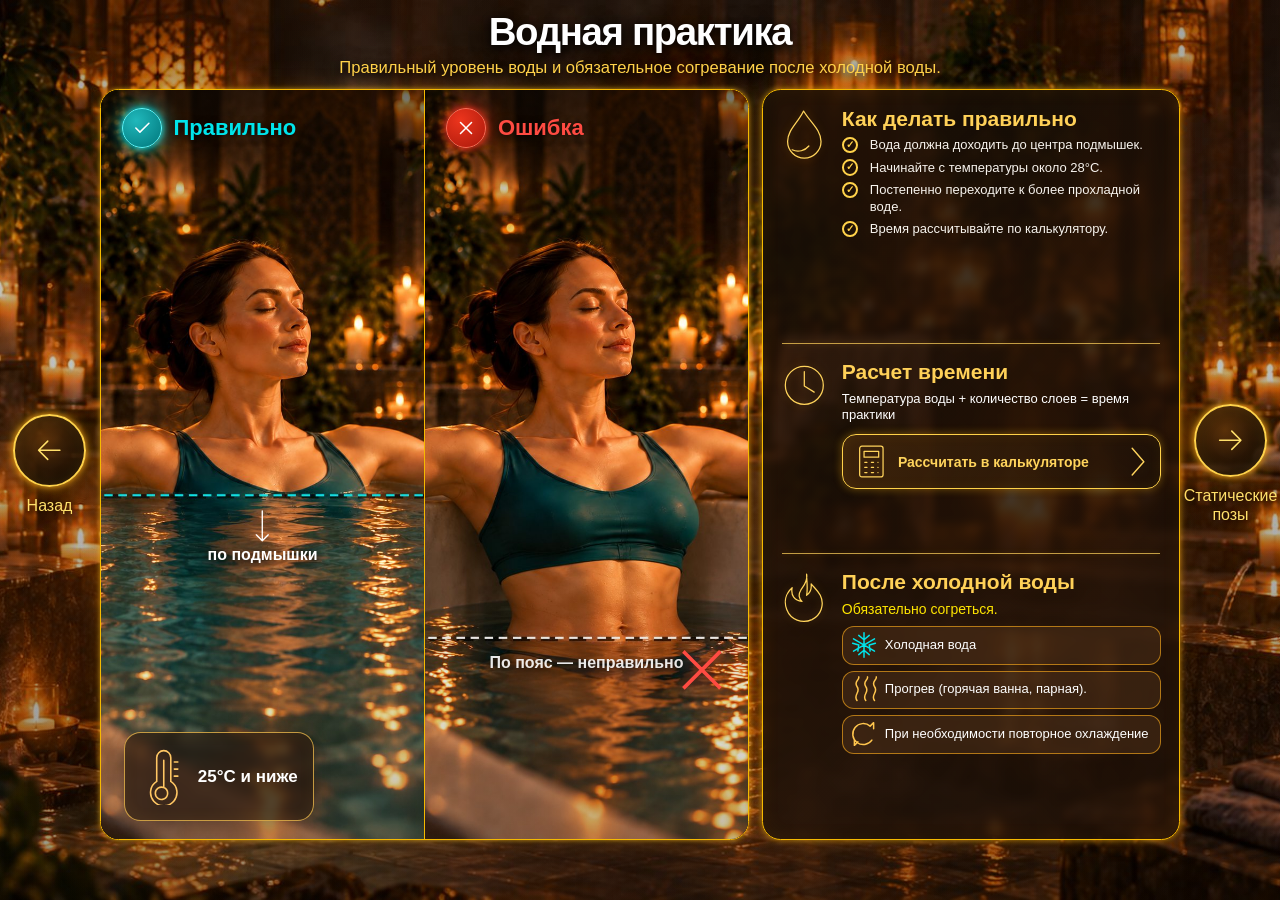
==== easystart/water/index.html @ bee6f4b8 "feat: add responsive water practice quiz" ====
<!doctype html>
<html lang="ru">
<head>
  <meta charset="utf-8">
  <meta name="viewport" content="width=device-width, initial-scale=1, viewport-fit=cover">
  <meta name="theme-color" content="#120a04">
  <meta name="description" content="Как правильно выполнять водную практику по методике Олега Торсунова.">
  <title>Водная практика — быстрый старт</title>
  <style>
    :root {
      color-scheme: dark;
      --gold: #ffd24a;
      --gold-strong: #ffb800;
      --gold-border: #f5b900;
      --cyan: #00e4eb;
      --red: #ff4b42;
      --white: #fff;
      --muted: rgba(255,255,255,.82);
      --panel: rgba(24,14,6,.78);
      --panel-soft: rgba(43,25,12,.68);
      --safe-inline: max(12px, env(safe-area-inset-left));
    }

    * { box-sizing: border-box; }
    html { min-width: 320px; background: #120a04; }
    body {
      margin: 0;
      min-width: 320px;
      min-height: 100dvh;
      overflow-x: hidden;
      color: var(--white);
      background: #120a04;
      font-family: Arial, Helvetica, sans-serif;
      -webkit-font-smoothing: antialiased;
    }
    button, a { font: inherit; }
    button { color: inherit; }

    .screen {
      position: relative;
      isolation: isolate;
      display: grid;
      width: 100vw;
      min-height: 100dvh;
      grid-template-rows: auto minmax(0, 1fr);
      gap: clamp(10px, 1.25vh, 17px);
      padding: max(13px, env(safe-area-inset-top)) var(--safe-inline) max(13px, env(safe-area-inset-bottom));
      overflow: hidden;
      background-image:
        linear-gradient(rgba(8,4,1,.08), rgba(8,4,1,.13)),
        url("[data-uri]");
      background-position: center center;
      background-repeat: no-repeat;
      background-size: cover;
    }
    .screen::before {
      position: absolute;
      z-index: -1;
      inset: 0;
      content: "";
      pointer-events: none;
      background:
        radial-gradient(circle at 50% 33%, transparent 0 32%, rgba(8,3,0,.16) 76%),
        linear-gradient(180deg, rgba(6,3,0,.22), transparent 24%, rgba(8,4,1,.2));
    }

    .page-heading { text-align: center; text-shadow: 0 3px 9px #000, 0 0 20px rgba(0,0,0,.48); }
    .page-heading h1 {
      margin: 0;
      font-size: clamp(38px, 3.8vw, 64px);
      font-weight: 900;
      letter-spacing: -.035em;
      line-height: .98;
    }
    .page-heading p {
      margin: clamp(5px, .8vh, 10px) 0 0;
      color: var(--gold);
      font-size: clamp(16px, 1.62vw, 29px);
      line-height: 1.18;
    }

    .stage {
      display: grid;
      width: min(100%, 1440px);
      min-height: 0;
      margin: 0 auto;
      grid-template-columns: clamp(66px, 5vw, 88px) minmax(0, 760px) minmax(340px, 430px) clamp(66px, 5vw, 88px);
      gap: clamp(10px, 1vw, 18px);
      align-items: stretch;
      justify-content: center;
    }

    .nav-control {
      display: flex;
      min-width: 0;
      align-self: center;
      align-items: center;
      flex-direction: column;
      gap: 9px;
      border: 0;
      background: transparent;
      color: #ffe06b;
      text-align: center;
      text-decoration: none;
      cursor: pointer;
    }
    .nav-control__circle {
      display: grid;
      width: clamp(64px, 5.7vw, 94px);
      aspect-ratio: 1;
      place-items: center;
      border: 2px solid var(--gold);
      border-radius: 50%;
      background: radial-gradient(circle at 42% 35%, rgba(96,53,10,.86), rgba(18,10,4,.88) 70%);
      box-shadow: 0 0 7px #ffad16, 0 0 25px rgba(255,176,20,.32), inset 0 0 16px rgba(255,177,32,.18);
      transition: transform .16s ease, filter .16s ease;
    }
    .nav-control svg { width: 53%; fill: none; stroke: currentColor; stroke-width: 2; stroke-linecap: round; stroke-linejoin: round; }
    .nav-control__label { font-size: clamp(15px, 1.25vw, 22px); line-height: 1.22; text-shadow: 0 2px 8px #000; }
    .nav-control:hover .nav-control__circle,
    .nav-control:focus-visible .nav-control__circle { transform: translateY(-2px) scale(1.035); filter: brightness(1.15); }
    .nav-control:active .nav-control__circle { transform: scale(.97); }
    .nav-control:focus-visible { outline: 2px solid #fff1a7; outline-offset: 5px; border-radius: 18px; }

    .comparison {
      display: grid;
      min-width: 0;
      overflow: hidden;
      grid-template-columns: repeat(2, minmax(0, 1fr));
      border: 1.8px solid var(--gold-border);
      border-radius: clamp(18px, 1.45vw, 26px);
      background: rgba(20,11,5,.5);
      box-shadow: 0 0 5px rgba(255,191,26,.68), 0 0 21px rgba(255,149,0,.18), inset 0 0 18px rgba(255,186,26,.08);
    }
    .practice-card {
      position: relative;
      min-width: 0;
      min-height: 0;
      overflow: hidden;
      background: #1a0e06;
    }
    .practice-card + .practice-card { border-left: 1.5px solid var(--gold-border); }
    .practice-card__photo { position: absolute; inset: 0; width: 100%; height: 100%; object-fit: cover; object-position: 50% 48%; }
    .practice-card::after {
      position: absolute;
      inset: 0;
      content: "";
      pointer-events: none;
      background: linear-gradient(180deg, rgba(8,4,1,.58), transparent 21%, transparent 64%, rgba(8,4,1,.24));
    }
    .practice-card__status {
      position: absolute;
      z-index: 3;
      top: clamp(14px, 2vh, 27px);
      left: clamp(14px, 1.65vw, 29px);
      display: flex;
      align-items: center;
      gap: clamp(9px, .9vw, 15px);
      font-size: clamp(20px, 1.8vw, 31px);
      font-weight: 800;
      text-shadow: 0 2px 8px #000;
    }
    .practice-card__status-icon {
      display: grid;
      width: clamp(44px, 3.5vw, 61px);
      aspect-ratio: 1;
      place-items: center;
      border-radius: 50%;
      color: #fff;
    }
    .practice-card__status-icon svg { width: 58%; fill: none; stroke: currentColor; stroke-width: 2.2; stroke-linecap: round; stroke-linejoin: round; }
    .practice-card--correct .practice-card__status { color: var(--cyan); }
    .practice-card--correct .practice-card__status-icon { border: 1.5px solid #59fbff; background: radial-gradient(circle at 35% 30%, #20b8bb, #00767b); box-shadow: 0 0 7px var(--cyan), 0 0 22px rgba(0,228,235,.67); }
    .practice-card--wrong .practice-card__status { color: var(--red); }
    .practice-card--wrong .practice-card__status-icon { border: 1.5px solid #ff6b54; background: radial-gradient(circle at 35% 30%, #ed351d, #a9190b); box-shadow: 0 0 7px #ff321e, 0 0 22px rgba(255,50,30,.62); }

    .level-marker { position: absolute; z-index: 3; right: 0; left: 0; color: #fff; text-align: center; text-shadow: 0 2px 8px #000; }
    .level-marker__caption { margin-top: 10px; font-size: clamp(18px, 1.55vw, 27px); font-weight: 600; line-height: 1.18; }
    .level-marker--correct { top: 55%; bottom: auto; color: var(--cyan); }
    .level-marker--correct .level-marker__arrow { display: block; height: clamp(31px, 4vh, 56px); margin: 8px auto 0; color: #fff; }
    .level-marker--correct .level-marker__arrow svg { height: 100%; fill: none; stroke: currentColor; stroke-width: 1.6; stroke-linecap: round; stroke-linejoin: round; }
    .level-marker--correct .level-marker__caption { margin-top: 0; color: #fff; }
    .level-marker--wrong { top: 74%; bottom: auto; color: rgba(255,255,255,.9); }
    .wrong-x {
      position: absolute;
      z-index: 4;
      right: 6%;
      bottom: 19%;
      width: clamp(52px, 4.2vw, 73px);
      color: var(--red);
      filter: drop-shadow(0 0 9px rgba(255,49,37,.45));
    }
    .wrong-x svg { display: block; width: 100%; fill: none; stroke: currentColor; stroke-width: 3.4; stroke-linecap: square; }
    .temperature {
      position: absolute;
      z-index: 4;
      bottom: clamp(16px, 2vh, 27px);
      left: clamp(16px, 1.8vw, 31px);
      display: flex;
      min-width: 56%;
      align-items: center;
      gap: clamp(12px, 1.2vw, 21px);
      padding: clamp(12px, 1.2vw, 20px);
      border: 1px solid rgba(255,202,82,.72);
      border-radius: clamp(14px, 1.3vw, 22px);
      background: rgba(35,23,14,.72);
      color: #fff;
      box-shadow: inset 0 0 15px rgba(255,188,66,.07), 0 4px 16px rgba(0,0,0,.28);
      backdrop-filter: blur(5px);
    }
    .temperature svg { width: clamp(42px, 3.3vw, 58px); flex: 0 0 auto; fill: none; stroke: #ffc764; stroke-width: 1.8; stroke-linecap: round; stroke-linejoin: round; }
    .temperature strong { font-size: clamp(19px, 1.55vw, 27px); line-height: 1.15; }

    .info-panel {
      display: grid;
      min-width: 0;
      min-height: 0;
      grid-template-rows: .94fr .78fr 1.06fr;
      overflow: hidden;
      border: 1.8px solid var(--gold-border);
      border-radius: clamp(18px, 1.45vw, 26px);
      background: linear-gradient(135deg, rgba(24,14,6,.85), rgba(33,18,8,.72));
      box-shadow: 0 0 6px rgba(255,185,19,.68), 0 0 23px rgba(255,149,0,.16), inset 0 0 20px rgba(255,186,26,.06);
      backdrop-filter: blur(4px);
    }
    .info-section {
      position: relative;
      display: grid;
      min-height: 0;
      grid-template-columns: clamp(42px, 3.8vw, 64px) minmax(0, 1fr);
      gap: clamp(11px, 1vw, 18px);
      padding: clamp(16px, 1.4vw, 26px);
    }
    .info-section + .info-section::before { position: absolute; top: 0; right: clamp(18px, 1.5vw, 29px); left: clamp(18px, 1.5vw, 29px); height: 1px; content: ""; background: rgba(255,211,92,.72); box-shadow: 0 0 5px rgba(255,184,19,.22); }
    .info-icon { width: 100%; max-height: 60px; fill: none; stroke: #ffd45c; stroke-width: 1.65; stroke-linecap: round; stroke-linejoin: round; filter: drop-shadow(0 0 4px rgba(255,177,24,.23)); }
    .info-content { min-width: 0; }
    .info-content h2 { margin: 0 0 clamp(7px, .8vh, 12px); color: #ffd158; font-size: clamp(20px, 1.6vw, 29px); line-height: 1.08; }
    .check-list { display: grid; gap: clamp(5px, .65vh, 10px); margin: 0; padding: 0; list-style: none; }
    .check-list li { position: relative; min-width: 0; padding-left: clamp(28px, 2vw, 35px); color: #f7f3ed; font-size: clamp(14px, 1.04vw, 18px); line-height: 1.28; }
    .check-list li::before { position: absolute; top: -.05em; left: 0; display: grid; width: 1.25em; aspect-ratio: 1; place-items: center; border: 2px solid var(--gold); border-radius: 50%; color: var(--gold); content: "✓"; font-size: .75em; font-weight: 900; }
    .formula { margin: 0 0 clamp(10px, 1.2vh, 17px); color: #fff; font-size: clamp(13px, 1vw, 17px); line-height: 1.25; }
    .calculator-link {
      display: flex;
      width: 100%;
      min-height: clamp(48px, 6.1vh, 65px);
      align-items: center;
      gap: clamp(10px, .9vw, 15px);
      padding: 8px clamp(12px, 1vw, 18px);
      border: 1.5px solid var(--gold);
      border-radius: 14px;
      background: linear-gradient(110deg, rgba(67,39,11,.84), rgba(28,16,7,.72));
      box-shadow: 0 0 9px rgba(255,183,17,.38), inset 0 0 14px rgba(255,189,30,.07);
      color: #ffd45c;
      font-size: clamp(15px, 1.28vw, 23px);
      font-weight: 700;
      text-decoration: none;
      transition: transform .16s ease, filter .16s ease;
    }
    .calculator-link:hover, .calculator-link:focus-visible { transform: translateY(-1px); filter: brightness(1.14); }
    .calculator-link:focus-visible { outline: 2px solid #fff1a7; outline-offset: 3px; }
    .calculator-link svg { width: clamp(28px, 2.4vw, 40px); flex: 0 0 auto; fill: none; stroke: currentColor; stroke-width: 1.7; stroke-linecap: round; stroke-linejoin: round; }
    .calculator-link .go { width: 20px; margin-left: auto; }
    .warm-title { margin: -2px 0 2px; color: #ffd158; font-size: clamp(20px, 1.6vw, 29px); line-height: 1.08; }
    .warm-subtitle { margin: 0 0 clamp(8px, 1vh, 13px); color: #ffe600; font-size: clamp(14px, 1.06vw, 19px); }
    .warm-steps { display: grid; gap: clamp(5px, .65vh, 9px); }
    .warm-step { display: grid; min-height: clamp(34px, 4.3vh, 45px); grid-template-columns: 42px 1fr; align-items: center; border: 1px solid rgba(255,174,28,.62); border-radius: 12px; background: rgba(80,50,27,.5); color: #fff; font-size: clamp(13px, 1vw, 17px); line-height: 1.15; }
    .warm-step svg { width: 28px; height: 28px; justify-self: center; fill: none; stroke: currentColor; stroke-width: 1.7; stroke-linecap: round; stroke-linejoin: round; }
    .warm-step--cold svg { color: var(--cyan); }
    .warm-step--heat svg, .warm-step--repeat svg { color: #ffc64e; }

    .notice { position: fixed; z-index: 10; right: 16px; bottom: 16px; left: 16px; max-width: 470px; margin: auto; padding: 13px 18px; border: 1px solid var(--gold); border-radius: 14px; background: rgba(24,14,6,.96); box-shadow: 0 0 18px rgba(255,174,20,.28); color: #fff3c2; text-align: center; opacity: 0; pointer-events: none; transform: translateY(14px); transition: opacity .18s ease, transform .18s ease; }
    .notice.is-visible { opacity: 1; transform: translateY(0); }

    @media (orientation: landscape) and (min-width: 1100px) and (min-height: 600px) {
      .screen { padding-bottom: 60px; }
      .page-heading h1 { font-size: clamp(36px, 3vw, 48px); }
      .page-heading p { font-size: clamp(15px, 1.3vw, 22px); }
      .stage { height: 100%; max-height: none; margin-top: 0; }
      .practice-card__status { font-size: clamp(18px, 1.4vw, 25px); }
      .practice-card__status-icon { width: clamp(40px, 3vw, 52px); }
      .level-marker__caption { font-size: clamp(16px, 1.25vw, 22px); }
      .temperature strong { font-size: clamp(17px, 1.3vw, 22px); }
      .info-content h2, .warm-title { font-size: clamp(18px, 1.35vw, 24px); }
      .check-list li, .formula, .warm-step { font-size: clamp(12px, .9vw, 15px); }
      .calculator-link { font-size: clamp(14px, 1.05vw, 18px); }
    }

    @media (orientation: portrait) {
      .screen { display: grid; width: 100vw; height: 100dvh; min-height: 0; overflow: hidden; padding: 7px; grid-template-rows: auto minmax(0, 1fr); }
      .page-heading h1 { font-size: clamp(36px, 7.9vw, 55px); line-height: 1.02; }
      .page-heading p { max-width: 760px; margin: 7px auto 0; font-size: clamp(15px, 3.5vw, 23px); line-height: 1.22; }
      .stage { display: grid; width: 100%; height: 100%; min-width: 0; max-width: 100%; margin-top: 5px; grid-template-columns: minmax(0, 1fr) minmax(0, 1fr); grid-template-rows: minmax(0, 2.55fr) minmax(0, 1.05fr) minmax(0, .95fr) minmax(0, 1.2fr) minmax(0, .48fr); gap: 4px; }
      .comparison { grid-column: 1 / -1; grid-row: 1; min-height: 0; }
      .info-panel { display: contents; }
      .info-section { grid-column: 1 / -1; border: 1.5px solid var(--gold-border); border-radius: 18px; background: linear-gradient(135deg, rgba(24,14,6,.88), rgba(38,21,8,.76)); box-shadow: 0 0 5px rgba(255,185,19,.58), inset 0 0 15px rgba(255,186,26,.05); }
      .info-section:nth-child(1) { grid-row: 2; }
      .info-section:nth-child(2) { grid-row: 3; }
      .info-section:nth-child(3) { grid-row: 4; }
      .info-section + .info-section::before { display: none; }
      .nav-control { align-self: start; flex-direction: row; justify-content: center; gap: 12px; padding: 3px 0; }
      .nav-control--back { grid-column: 1; grid-row: 5; }
      .nav-control--next { grid-column: 2; grid-row: 5; flex-direction: row-reverse; }
      .nav-control__circle { width: clamp(52px, 13vw, 72px); }
      .nav-control__label { font-size: clamp(14px, 3.6vw, 20px); }
    }

    @media (orientation: portrait) and (max-width: 520px) {
      .screen { padding: 7px; }
      .page-heading h1 { font-size: clamp(29px, 7.2vw, 33px); white-space: nowrap; }
      .page-heading p { padding-inline: 3px; font-size: clamp(13px, 3.35vw, 15px); }
      .stage { margin-top: 5px; gap: 4px; }
      .comparison { min-width: 0; min-height: 0; }
      .practice-card__status { top: 12px; left: 10px; gap: 7px; font-size: clamp(16px, 4.7vw, 21px); }
      .practice-card__status-icon { width: clamp(36px, 10vw, 44px); }
      .practice-card__photo { object-position: 50% 50%; }
      .level-marker__caption { margin-top: 5px; padding-inline: 4px; font-size: clamp(11px, 3.2vw, 15px); line-height: 1.08; }
      .level-marker--correct { top: 55%; bottom: auto; }
      .level-marker--correct .level-marker__arrow { height: 28px; margin-top: 4px; }
      .level-marker--wrong { top: 74%; bottom: auto; }
      .wrong-x { right: 5%; bottom: 17%; width: 45px; }
      .temperature { bottom: 10px; left: 10px; min-width: 0; gap: 7px; padding: 8px 9px; border-radius: 11px; }
      .temperature svg { width: 30px; }
      .temperature strong { font-size: clamp(13px, 3.6vw, 17px); }
      .info-section { min-width: 0; max-width: 100%; grid-template-columns: 32px minmax(0, 1fr); gap: 7px; padding: 8px 10px; }
      .info-icon { max-width: 32px; }
      .info-content h2, .warm-title { margin-bottom: 5px; font-size: clamp(18px, 5vw, 22px); }
      .check-list { gap: 3px; }
      .check-list li { padding-left: 23px; font-size: clamp(11px, 2.95vw, 13px); }
      .formula { margin-bottom: 6px; font-size: clamp(11px, 2.85vw, 13px); }
      .calculator-link { min-width: 0; min-height: 39px; padding-block: 5px; font-size: clamp(12px, 3.25vw, 15px); }
      .calculator-link span { min-width: 0; }
      .warm-subtitle { margin-bottom: 6px; font-size: clamp(12px, 3.2vw, 14px); }
      .warm-steps { gap: 4px; }
      .warm-step { min-width: 0; min-height: 27px; grid-template-columns: 30px minmax(0, 1fr); font-size: clamp(9px, 2.48vw, 11px); }
      .warm-step svg { width: 21px; height: 21px; }
      .warm-step span { min-width: 0; overflow-wrap: anywhere; }
      .nav-control { gap: 8px; padding-block: 1px; }
      .nav-control__circle { width: clamp(48px, 11vw, 56px); }
      .nav-control__label { font-size: clamp(13px, 3.35vw, 16px); }
    }

    @media (orientation: portrait) and (max-height: 650px) {
      .screen { gap: 2px; }
      .page-heading h1 { font-size: clamp(22px, 8vw, 27px); }
      .page-heading p { margin-top: 3px; font-size: clamp(9px, 3vw, 11px); line-height: 1.12; }
      .stage { margin-top: 2px; grid-template-rows: minmax(0, 2.1fr) minmax(0, 1.35fr) minmax(0, .85fr) minmax(0, 1.15fr) minmax(0, .45fr); gap: 3px; }
      .practice-card__status { top: 6px; left: 6px; gap: 3px; font-size: clamp(12px, 4vw, 14px); }
      .practice-card__status-icon { width: 28px; }
      .level-marker__caption { font-size: 9px; }
      .level-marker--correct .level-marker__arrow { height: 19px; margin-top: 1px; }
      .wrong-x { width: 31px; }
      .temperature { bottom: 5px; left: 5px; padding: 4px 6px; }
      .temperature svg { width: 23px; }
      .temperature strong { font-size: 11px; }
      .info-section { overflow: hidden; grid-template-columns: 24px minmax(0, 1fr); gap: 4px; padding: 5px 7px; border-radius: 13px; }
      .info-icon { max-width: 24px; max-height: 29px; }
      .info-content h2, .warm-title { margin-bottom: 2px; font-size: 14px; line-height: 1; }
      .check-list { gap: 0; }
      .check-list li { padding-left: 15px; font-size: 8px; line-height: 1.08; }
      .check-list li::before { border-width: 1px; }
      .formula { margin-bottom: 3px; font-size: 8px; line-height: 1.08; }
      .calculator-link { min-height: 27px; padding: 2px 7px; border-radius: 8px; font-size: 9px; }
      .calculator-link svg { width: 19px; }
      .calculator-link .go { width: 11px; }
      .warm-subtitle { margin-bottom: 2px; font-size: 9px; line-height: 1; }
      .warm-steps { gap: 2px; }
      .warm-step { min-height: 19px; grid-template-columns: 23px minmax(0, 1fr); border-radius: 7px; font-size: 7px; }
      .warm-step svg { width: 15px; height: 15px; }
      .nav-control__circle { width: 38px; }
      .nav-control__label { font-size: 10px; }
    }

    @media (orientation: landscape) and (max-height: 520px) {
      .screen { width: 100vw; height: 100dvh; min-height: 0; gap: 4px; padding: 10px 7px; overflow: hidden; }
      .page-heading h1 { font-size: clamp(27px, 7.2vh, 42px); }
      .page-heading p { margin-top: 2px; font-size: clamp(12px, 3.7vh, 17px); }
      .stage { width: min(100%, 860px); height: 100%; grid-template-columns: clamp(48px, 7.2vw, 68px) minmax(0, 1.45fr) minmax(270px, 1fr) clamp(48px, 7.2vw, 68px); gap: 5px; }
      .nav-control { gap: 4px; }
      .nav-control__circle { width: clamp(45px, 10vh, 59px); }
      .nav-control__label { font-size: clamp(10px, 2.8vh, 13px); }
      .comparison { border-radius: 14px; }
      .practice-card__status { top: 8px; left: 8px; gap: 5px; font-size: clamp(13px, 3.8vh, 17px); }
      .practice-card__status-icon { width: clamp(30px, 8.5vh, 38px); }
      .level-marker__caption { margin-top: 3px; font-size: clamp(11px, 3.2vh, 14px); }
      .level-marker--correct { top: 55%; bottom: auto; }
      .level-marker--correct .level-marker__arrow { height: 23px; margin-top: 3px; }
      .level-marker--wrong { top: 74%; bottom: auto; }
      .wrong-x { width: 38px; bottom: 14%; }
      .temperature { bottom: 7px; left: 7px; gap: 5px; padding: 5px 7px; border-radius: 8px; }
      .temperature svg { width: 25px; }
      .temperature strong { font-size: 11px; }
      .info-panel { grid-template-rows: 1.05fr .86fr 1.12fr; border-radius: 14px; }
      .info-section { grid-template-columns: 29px minmax(0, 1fr); gap: 6px; padding: 7px 9px; }
      .info-section + .info-section::before { right: 9px; left: 9px; }
      .info-content h2, .warm-title { margin-bottom: 4px; font-size: clamp(13px, 3.9vh, 17px); }
      .check-list { gap: 2px; }
      .check-list li { padding-left: 18px; font-size: clamp(8px, 2.4vh, 11px); line-height: 1.15; }
      .check-list li::before { border-width: 1px; }
      .formula { margin-bottom: 5px; font-size: clamp(8px, 2.3vh, 10px); }
      .calculator-link { min-height: 31px; padding: 3px 7px; border-radius: 8px; font-size: clamp(10px, 2.8vh, 13px); }
      .calculator-link svg { width: 21px; }
      .calculator-link .go { width: 13px; }
      .warm-subtitle { margin-bottom: 4px; font-size: clamp(9px, 2.6vh, 12px); }
      .warm-steps { gap: 3px; }
      .warm-step { min-height: 24px; grid-template-columns: 26px 1fr; border-radius: 7px; font-size: clamp(8px, 2.25vh, 10px); }
      .warm-step svg { width: 18px; height: 18px; }
    }

    @media (orientation: landscape) and (max-width: 700px) and (max-height: 420px) {
      .page-heading h1 { font-size: 22px; }
      .page-heading p { font-size: 9px; }
      .stage { grid-template-columns: 45px minmax(0, 1.28fr) minmax(260px, 1.15fr) 45px; gap: 4px; }
      .nav-control__circle { width: 39px; }
      .nav-control__label { font-size: 8px; }
      .practice-card__status { top: 5px; left: 5px; gap: 3px; font-size: 10px; }
      .practice-card__status-icon { width: 24px; }
      .level-marker__caption { font-size: 8px; }
      .level-marker--correct .level-marker__arrow { height: 17px; }
      .wrong-x { width: 26px; }
      .temperature { padding: 3px 4px; }
      .temperature svg { width: 19px; }
      .temperature strong { font-size: 8px; }
      .info-panel { grid-template-rows: .9fr .75fr 1.35fr; }
      .info-section { grid-template-columns: 21px minmax(0, 1fr); gap: 3px; padding: 4px 6px; }
      .info-icon { max-height: 24px; }
      .info-content h2, .warm-title { margin-bottom: 2px; font-size: 11px; }
      .check-list { gap: 0; }
      .check-list li { padding-left: 12px; font-size: 6.5px; line-height: 1.08; }
      .formula { margin-bottom: 2px; font-size: 6.5px; line-height: 1.05; }
      .calculator-link { min-height: 24px; padding: 2px 5px; font-size: 8px; }
      .calculator-link svg { width: 16px; }
      .warm-subtitle { margin-bottom: 2px; font-size: 7px; }
      .warm-steps { gap: 2px; }
      .warm-step { min-height: 17px; grid-template-columns: 20px minmax(0, 1fr); font-size: 6.5px; }
      .warm-step svg { width: 13px; height: 13px; }
    }

    @media (orientation: landscape) and (min-height: 521px) and (max-width: 1450px) {
      .stage { grid-template-columns: 75px minmax(0, 1.55fr) minmax(350px, 1fr) 75px; }
      .practice-card__status { font-size: 22px; }
      .info-content h2, .warm-title { font-size: 21px; }
      .check-list li, .formula, .warm-step { font-size: 13px; }
    }

    @media (orientation: portrait) and (min-width: 700px) {
      .stage { max-width: 760px; }
      .comparison { min-height: 500px; }
      .info-section { padding: 22px 27px; }
    }

    @media (prefers-reduced-motion: reduce) {
      *, *::before, *::after { scroll-behavior: auto !important; transition-duration: .01ms !important; }
    }
  </style>
</head>
<body>
  <main class="screen">
    <header class="page-heading">
      <h1>Водная практика</h1>
      <p>Правильный уровень воды и обязательное согревание после холодной воды.</p>
    </header>

    <section class="stage" aria-label="Инструкция по водной практике">
      <a class="nav-control nav-control--back" href="/easystart/" aria-label="Вернуться к быстрому старту">
        <span class="nav-control__circle">
          <svg viewBox="0 0 48 48" aria-hidden="true"><path d="M38 24H10m12-12L10 24l12 12"/></svg>
        </span>
        <span class="nav-control__label">Назад</span>
      </a>

      <div class="comparison">
        <article class="practice-card practice-card--correct" aria-labelledby="correct-title">
          <img class="practice-card__photo" src="[data-uri]" alt="Женщина выполняет водную практику с правильным уровнем воды до центра подмышек">
          <div class="practice-card__status" id="correct-title">
            <span class="practice-card__status-icon"><svg viewBox="0 0 32 32" aria-hidden="true"><path d="m7 16 6 6L26 9"/></svg></span>
            <span>Правильно</span>
          </div>
          <div class="level-marker level-marker--correct" aria-hidden="true">
            <span class="level-marker__arrow"><svg viewBox="0 0 24 42"><path d="M12 1v35m-7-7 7 7 7-7"/></svg></span>
            <div class="level-marker__caption">по подмышки</div>
          </div>
          <div class="temperature">
            <svg viewBox="0 0 48 64" aria-hidden="true"><path d="M19 38V11a8 8 0 0 1 16 0v27a15 15 0 1 1-16 0Z"/><path d="M27 14v31a7 7 0 1 0 0 13 7 7 0 0 0 0-13"/><path d="M39 16h4m-4 8h4m-4 8h4"/></svg>
            <strong>25°C и ниже</strong>
          </div>
        </article>

        <article class="practice-card practice-card--wrong" aria-labelledby="wrong-title">
          <img class="practice-card__photo" src="[data-uri]" alt="Женщина выполняет водную практику с неправильным низким уровнем воды по пояс">
          <div class="practice-card__status" id="wrong-title">
            <span class="practice-card__status-icon"><svg viewBox="0 0 32 32" aria-hidden="true"><path d="M8 8l16 16M24 8 8 24"/></svg></span>
            <span>Ошибка</span>
          </div>
          <div class="level-marker level-marker--wrong" aria-hidden="true">
            <div class="level-marker__caption">По пояс — неправильно</div>
          </div>
          <div class="wrong-x" aria-hidden="true"><svg viewBox="0 0 50 50"><path d="M9 9l32 32M41 9 9 41"/></svg></div>
        </article>
      </div>

      <aside class="info-panel" aria-label="Основные правила">
        <section class="info-section">
          <svg class="info-icon" viewBox="0 0 64 74" aria-hidden="true"><path d="M31 4c-7 15-21 25-21 40 0 12 10 22 22 22s22-10 22-22C54 29 40 19 31 4Z"/><path d="M16 55c8 4 17 1 22-5"/></svg>
          <div class="info-content">
            <h2>Как делать правильно</h2>
            <ul class="check-list">
              <li>Вода должна доходить до центра подмышек.</li>
              <li>Начинайте с температуры около 28°C.</li>
              <li>Постепенно переходите к более прохладной воде.</li>
              <li>Время рассчитывайте по калькулятору.</li>
            </ul>
          </div>
        </section>

        <section class="info-section">
          <svg class="info-icon" viewBox="0 0 64 64" aria-hidden="true"><circle cx="32" cy="32" r="25"/><path d="M32 14v19l13 8"/></svg>
          <div class="info-content">
            <h2>Расчет времени</h2>
            <p class="formula">Температура воды + количество слоев = время практики</p>
            <a class="calculator-link" href="/easypracticecalc/">
              <svg viewBox="0 0 42 48" aria-hidden="true"><rect x="5" y="3" width="32" height="42" rx="3"/><path d="M11 10h20v8H11Zm1 15h3m6 0h3m6 0h.1M12 32h3m6 0h3m6 0h.1M12 39h3m6 0h3m6 0h.1"/></svg>
              <span>Рассчитать в калькуляторе</span>
              <svg class="go" viewBox="0 0 24 40" aria-hidden="true"><path d="m5 4 14 16L5 36"/></svg>
            </a>
          </div>
        </section>

        <section class="info-section">
          <svg class="info-icon" viewBox="0 0 64 72" aria-hidden="true"><path d="M35 4c2 11-5 16-8 22-3 5-2 11 2 14-10-1-15-8-13-18C7 30 5 41 9 51c5 13 20 19 33 13 12-6 17-20 11-32-3-6-8-10-12-15 1 8-2 12-6 15 2-10 0-19 0-28Z"/></svg>
          <div class="info-content">
            <h2 class="warm-title">После холодной воды</h2>
            <p class="warm-subtitle">Обязательно согреться.</p>
            <div class="warm-steps">
              <div class="warm-step warm-step--cold"><svg viewBox="0 0 32 32" aria-hidden="true"><path d="M16 2v28M4 9l24 14M28 9 4 23M10 5l6 5 6-5M10 27l6-5 6 5M3 14l7 2-1 7m20-9-7 2 1 7"/></svg><span>Холодная вода</span></div>
              <div class="warm-step warm-step--heat"><svg viewBox="0 0 32 32" aria-hidden="true"><path d="M8 28c-5-7 5-9 0-16C4 6 11 5 10 1m8 27c-5-7 5-9 0-16-4-6 3-7 2-11m8 27c-5-7 5-9 0-16-4-6 3-7 2-11"/></svg><span>Прогрев (горячая ванна, парная).</span></div>
              <div class="warm-step warm-step--repeat"><svg viewBox="0 0 32 32" aria-hidden="true"><path d="M27 10V3l-4 4a12 12 0 1 0 2 16M5 22v7l4-4"/></svg><span>При необходимости повторное охлаждение</span></div>
            </div>
          </div>
        </section>
      </aside>

      <button class="nav-control nav-control--next" type="button" data-next aria-label="Перейти к разделу «Статические позы»">
        <span class="nav-control__circle">
          <svg viewBox="0 0 48 48" aria-hidden="true"><path d="M10 24h28M26 12l12 12-12 12"/></svg>
        </span>
        <span class="nav-control__label">Статические<br>позы</span>
      </button>
    </section>
  </main>
  <div class="notice" role="status" aria-live="polite"></div>
  <script>
    (() => {
      const nextButton = document.querySelector('[data-next]');
      const notice = document.querySelector('.notice');
      let noticeTimer;

      nextButton.addEventListener('click', () => {
        notice.textContent = 'Раздел «Статические позы» будет добавлен следующим.';
        notice.classList.add('is-visible');
        clearTimeout(noticeTimer);
        noticeTimer = setTimeout(() => notice.classList.remove('is-visible'), 2600);
      });
    })();
  </script>
</body>
</html>
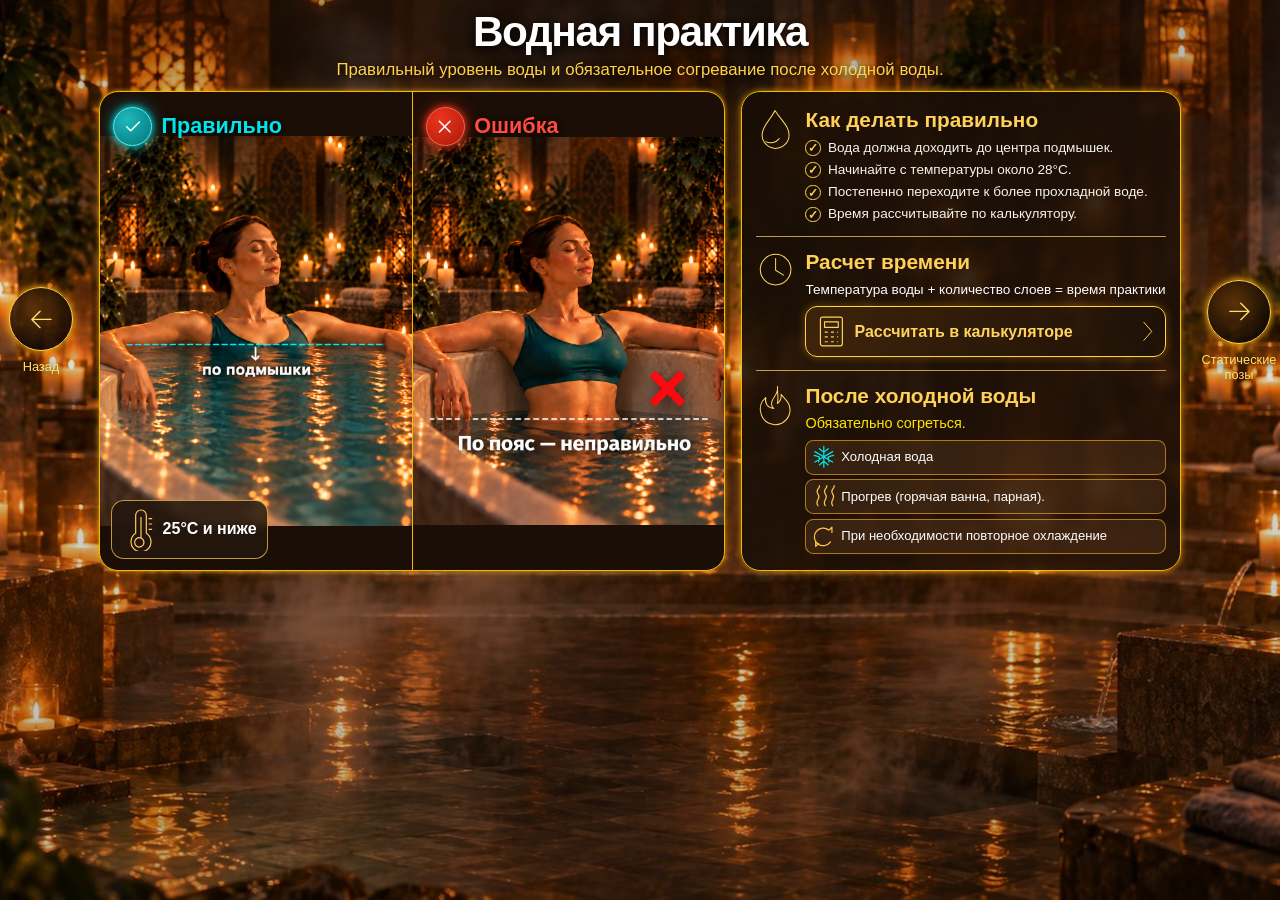
==== commit 0df2ac32: "Fix water quiz viewport fitting and baked image annotations" ====
--- a/easystart/water/index.html
+++ b/easystart/water/index.html
@@ -10,447 +10,130 @@
     :root {
       color-scheme: dark;
       --gold: #ffd24a;
-      --gold-strong: #ffb800;
       --gold-border: #f5b900;
       --cyan: #00e4eb;
       --red: #ff4b42;
-      --white: #fff;
-      --muted: rgba(255,255,255,.82);
-      --panel: rgba(24,14,6,.78);
-      --panel-soft: rgba(43,25,12,.68);
-      --safe-inline: max(12px, env(safe-area-inset-left));
+      --fit: 1;
     }
-
     * { box-sizing: border-box; }
-    html { min-width: 320px; background: #120a04; }
-    body {
-      margin: 0;
-      min-width: 320px;
-      min-height: 100dvh;
-      overflow-x: hidden;
-      color: var(--white);
-      background: #120a04;
-      font-family: Arial, Helvetica, sans-serif;
-      -webkit-font-smoothing: antialiased;
-    }
+    html, body { margin: 0; width: 100%; height: 100%; background: #120a04; }
+    html { -webkit-text-size-adjust: 100%; text-size-adjust: 100%; }
+    body { color: #fff; font-family: Arial, Helvetica, sans-serif; -webkit-font-smoothing: antialiased; }
     button, a { font: inherit; }
     button { color: inherit; }
-
     .screen {
       position: relative;
       isolation: isolate;
       display: grid;
-      width: 100vw;
-      min-height: 100dvh;
+      width: 100%;
+      height: 100dvh;
+      height: var(--viewport-height, 100dvh);
       grid-template-rows: auto minmax(0, 1fr);
-      gap: clamp(10px, 1.25vh, 17px);
-      padding: max(13px, env(safe-area-inset-top)) var(--safe-inline) max(13px, env(safe-area-inset-bottom));
-      overflow: hidden;
-      background-image:
-        linear-gradient(rgba(8,4,1,.08), rgba(8,4,1,.13)),
-        url("[data-uri]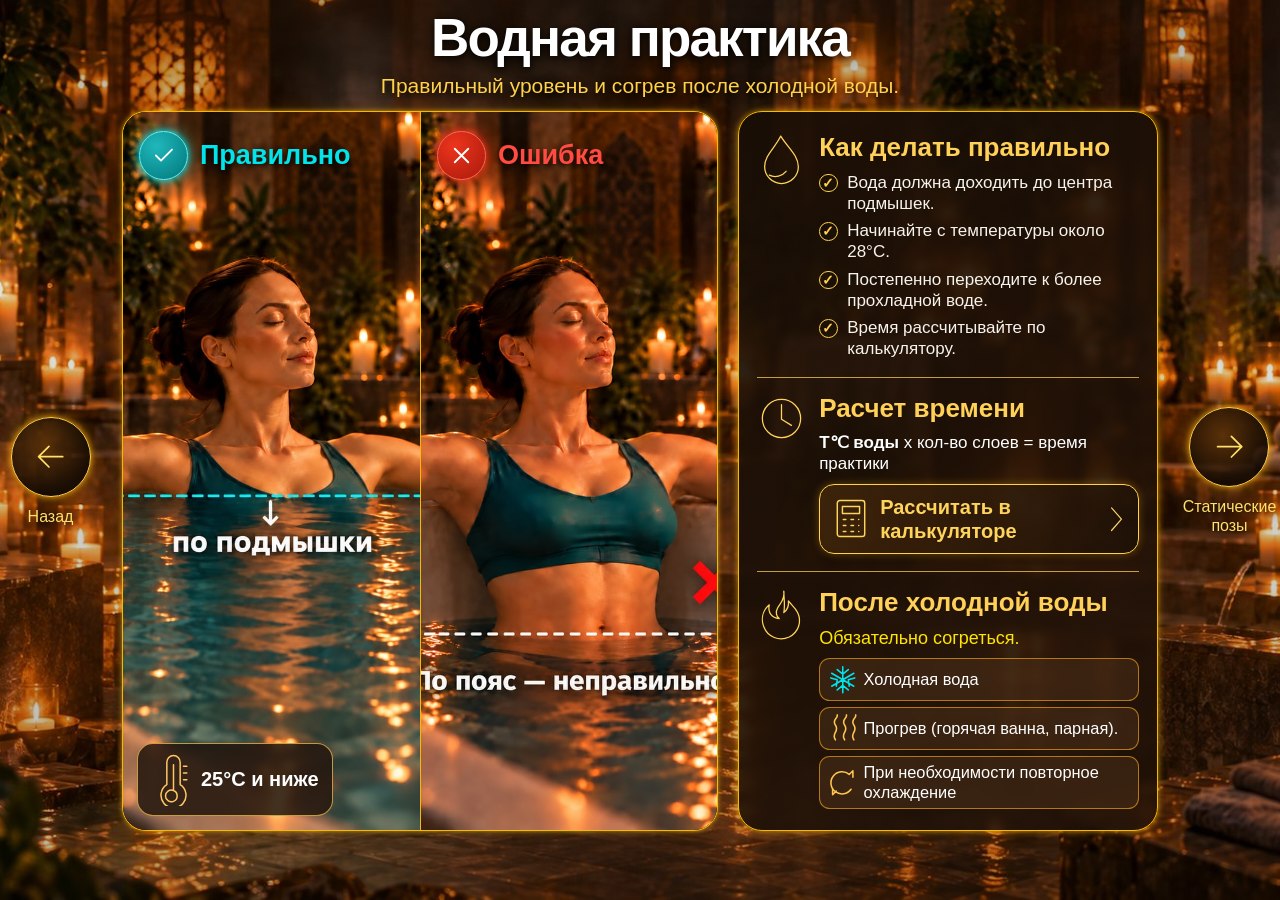
==== commit 3cc12e9a: "Refine water quiz desktop scale and mobile spacing" ====
--- a/easystart/water/index.html
+++ b/easystart/water/index.html
@@ -22,6 +22,9 @@
     button, a { font: inherit; }
     button { color: inherit; }
     .screen {
+      --desktop-scale: 1;
+      --stage-max-width: 1280px;
+      --stage-max-height: 480px;
       position: relative;
       isolation: isolate;
       display: grid;
@@ -42,10 +45,10 @@
     .page-heading p { max-width: 70em; margin: .35em auto 0; color: var(--gold); font-size: 1.05em; line-height: 1.2; }
     .stage {
       display: grid;
-      width: min(100%, 1280px);
+      width: min(100%, var(--stage-max-width));
       min-width: 0;
       min-height: 0;
-      height: min(100%, 480px);
+      height: min(100%, var(--stage-max-height));
       margin: 0 auto;
       grid-template-columns: 4.75em minmax(0, 1.42fr) minmax(0, 1fr) 4.75em;
       gap: 1em;
@@ -63,8 +66,8 @@
     .comparison { display: grid; min-width: 0; min-height: 0; grid-template-columns: repeat(2, minmax(0, 1fr)); overflow: hidden; border: 1.5px solid var(--gold-border); border-radius: 1.2em; background: #1a0e06; box-shadow: 0 0 5px #ffbf1aad, 0 0 20px #ff950026; }
     .practice-card { position: relative; min-width: 0; min-height: 0; overflow: hidden; }
     .practice-card + .practice-card { border-left: 1px solid var(--gold-border); }
-    /* Contain the annotated bitmap: no cropping or repositioned water labels. */
-    .practice-card__photo { display: block; width: 100%; height: 100%; object-fit: contain; }
+    /* Fill the frame without letterboxing; crop the edges, never stretch the photo. */
+    .practice-card__photo { display: block; width: 100%; height: 100%; object-fit: cover; object-position: center; }
     .practice-card__status { position: absolute; z-index: 1; top: .7em; left: .6em; right: .3em; display: flex; align-items: center; gap: .45em; font-size: 1.35em; font-weight: 800; text-shadow: 0 2px 8px #000; }
     .practice-card__status-icon { display: grid; width: 1.8em; flex: 0 0 auto; aspect-ratio: 1; place-items: center; border-radius: 50%; color: #fff; }
     .practice-card__status-icon svg { width: 58%; fill: none; stroke: currentColor; stroke-width: 2.2; stroke-linecap: round; stroke-linejoin: round; }
@@ -102,7 +105,9 @@
     @media (orientation: landscape) and (min-width: 1100px) and (min-height: 600px) {
       .screen { padding-bottom: max(60px, env(safe-area-inset-bottom)); }
     }
-    .screen[data-layout="landscape"] .stage { height: min(100%, 480px); }
+    @media (orientation: landscape) and (min-width: 1100px) and (min-height: 600px) and (hover: hover) and (pointer: fine) {
+      .screen { --desktop-scale: 1.5; --stage-max-width: 1920px; --stage-max-height: 720px; }
+    }
     .screen[data-layout="compact"] { gap: .35em; }
     .screen[data-layout="compact"] .page-heading h1 { font-size: 2.1em; }
     .screen[data-layout="compact"] .page-heading p { font-size: .85em; margin-top: .15em; }
@@ -113,9 +118,9 @@
     .screen[data-layout="compact"] .info-section { padding: .55em .65em; grid-template-columns: 2em minmax(0, 1fr); gap: .45em; }
     .screen[data-layout="compact"] .info-content h2 { font-size: 1.2em; }
     .screen[data-layout="compact"] .temperature { font-size: .8em; }
-    .screen[data-layout="portrait"] { gap: .4em; padding: max(7px, env(safe-area-inset-top)) max(7px, env(safe-area-inset-right)) max(7px, env(safe-area-inset-bottom)) max(7px, env(safe-area-inset-left)); }
+    .screen[data-layout="portrait"] { gap: .4em; padding: max(14px, env(safe-area-inset-top)) max(7px, env(safe-area-inset-right)) max(12px, env(safe-area-inset-bottom)) max(7px, env(safe-area-inset-left)); }
     .screen[data-layout="portrait"] .page-heading h1 { font-size: 2.05em; }
-    .screen[data-layout="portrait"] .page-heading p { max-width: 36em; font-size: .9em; }
+    .screen[data-layout="portrait"] .page-heading p { max-width: 100%; font-size: min(.8em, 2.55vw); }
     .screen[data-layout="portrait"] .stage { width: min(100%, 650px); height: 100%; grid-template-columns: repeat(2, minmax(0, 1fr)); grid-template-rows: minmax(0, 1fr) auto auto auto auto; gap: .35em; }
     .screen[data-layout="portrait"] .comparison { grid-column: 1 / -1; grid-row: 1; }
     .screen[data-layout="portrait"] .info-panel { display: contents; }
@@ -126,8 +131,12 @@
     .screen[data-layout="portrait"] .info-section::before { display: none; }
     .screen[data-layout="portrait"] .info-content h2 { font-size: 1.3em; }
     .screen[data-layout="portrait"] .check-list { gap: .18em; }
+    .screen[data-layout="portrait"] .calculator-link { width: fit-content; max-width: 100%; min-height: 36px; gap: .45em; padding: .35em .6em; font-size: .85em; }
+    .screen[data-layout="portrait"] .calculator-link svg { width: 1.45em; }
+    .screen[data-layout="portrait"] .calculator-link .go { width: .75em; }
     .screen[data-layout="portrait"] .warm-step { padding-block: .2em; }
-    .screen[data-layout="portrait"] .nav-control { align-self: center; flex-direction: row; justify-content: center; gap: .5em; translate: none; }
+    /* Keep a fixed breathing space above the arrows, independent of fitted type size. */
+    .screen[data-layout="portrait"] .nav-control { align-self: center; margin-top: calc(12px - .35em); flex-direction: row; justify-content: center; gap: .5em; translate: none; }
     .screen[data-layout="portrait"] .nav-control--back { grid-column: 1; grid-row: 5; }
     .screen[data-layout="portrait"] .nav-control--next { grid-column: 2; grid-row: 5; flex-direction: row-reverse; }
     .screen[data-layout="portrait"] .nav-control__circle { width: 2.8em; }
@@ -140,7 +149,7 @@
   <main class="screen">
     <header class="page-heading">
       <h1>Водная практика</h1>
-      <p>Правильный уровень воды и обязательное согревание после холодной воды.</p>
+      <p>Правильный уровень и согрев после холодной воды.</p>
     </header>
 
     <section class="stage" aria-label="Инструкция по водной практике">
@@ -165,7 +174,7 @@
         </article>
 
         <article class="practice-card practice-card--wrong" aria-labelledby="wrong-title">
-          <img class="practice-card__photo" src="[data-uri]" alt="Женщина выполняет водную практику с неправильным низким уровнем воды по пояс">
+          <img class="practice-card__photo" src="[data-uri]